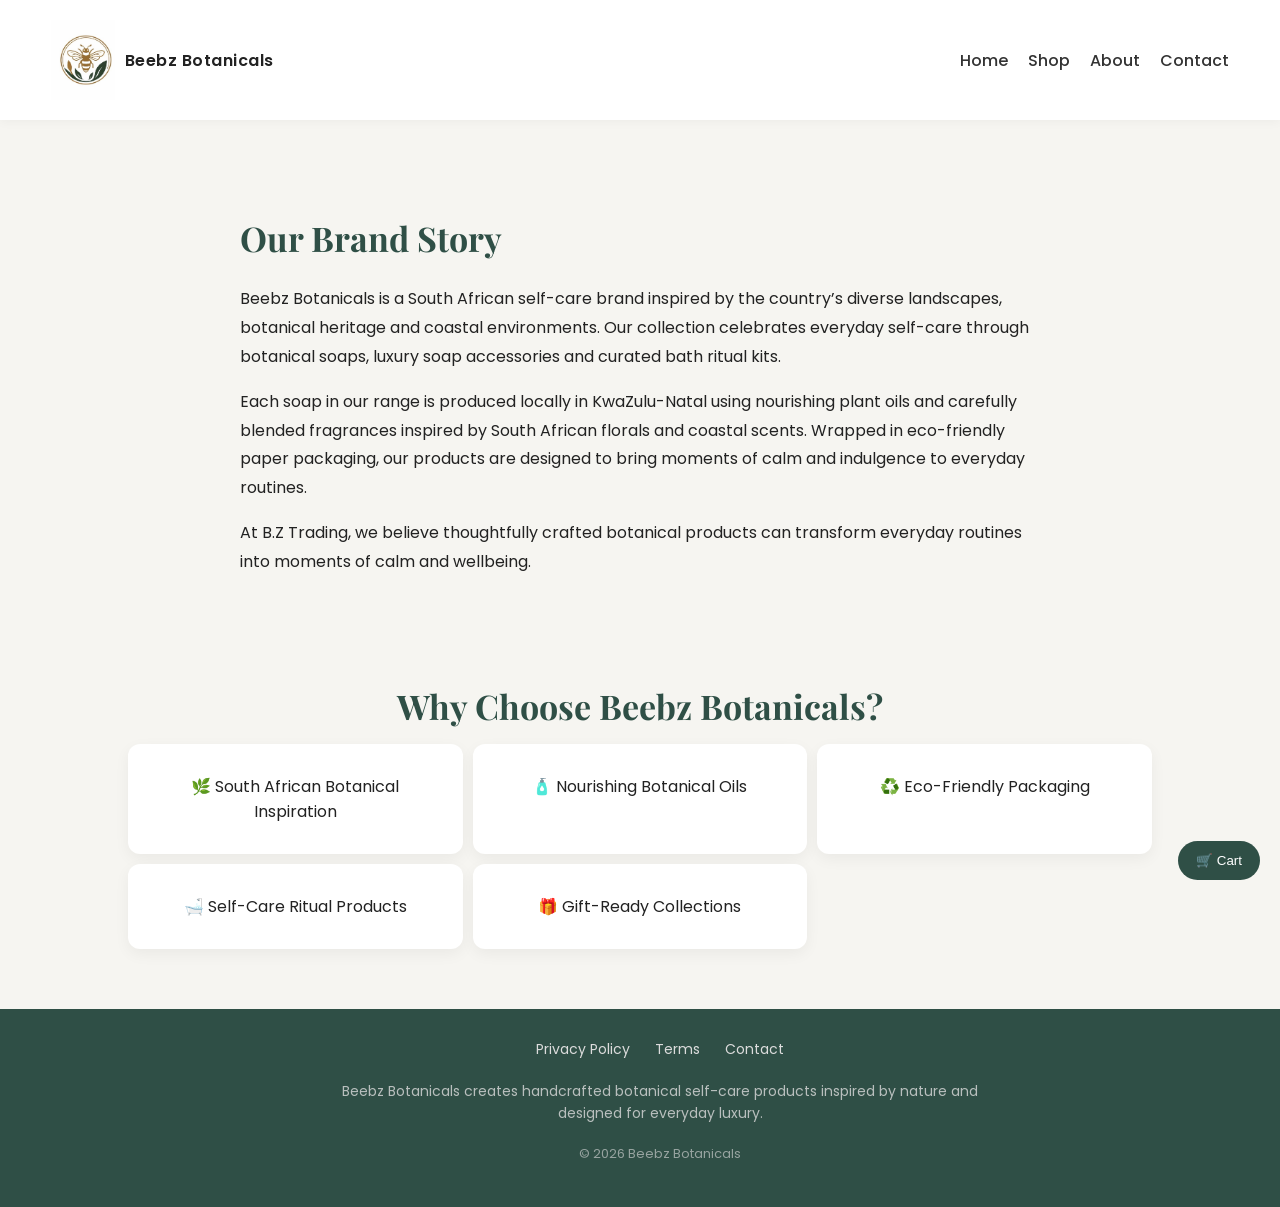
==== about.html @ 944782cb "Update about.html" ====
<!DOCTYPE html>
<html>
<head>
<link href="https://fonts.googleapis.com/css2?family=Playfair+Display:wght@500;700&family=Poppins:wght@300;400;500&display=swap" rel="stylesheet">
<meta charset="UTF-8">
<meta name="viewport" content="width=device-width, initial-scale=1.0">
<title>About</title>
<link rel="stylesheet" href="style.css">
</head>
<body>

<header class="header">
<div class="logo">
  <img src="./images/logo.jpeg" alt="Beebz Botanicals Logo">
  Beebz Botanicals
</div>
<nav class="nav">
<a href="./index.html">Home</a>
<a href="./shop.html">Shop</a>
<a href="./about.html">About</a>
<a href="./contact.html">Contact</a>
</nav>
</header>

<section class="section about-text">

<h2>Our Brand Story</h2>

<p>
Beebz Botanicals is a South African self-care brand inspired by the country’s diverse landscapes,
botanical heritage and coastal environments. Our collection celebrates everyday self-care through
botanical soaps, luxury soap accessories and curated bath ritual kits.
</p>

<p>
Each soap in our range is produced locally in KwaZulu-Natal using nourishing plant oils and
carefully blended fragrances inspired by South African florals and coastal scents.
Wrapped in eco-friendly paper packaging, our products are designed to bring moments of calm
and indulgence to everyday routines.
</p>

<p>
At B.Z Trading, we believe thoughtfully crafted botanical products can transform everyday
routines into moments of calm and wellbeing.
</p>

</section>

<section class="section">

<h2>Why Choose Beebz Botanicals?</h2>

<div class="features">

<div class="feature">🌿 South African Botanical Inspiration</div>
<div class="feature">🧴 Nourishing Botanical Oils</div>
<div class="feature">♻️ Eco-Friendly Packaging</div>
<div class="feature">🛁 Self-Care Ritual Products</div>
<div class="feature">🎁 Gift-Ready Collections</div>

</div>

</section>

<button class="cart-toggle" onclick="toggleCart()">🛒 Cart</button>

<div id="cart" class="cart">
<div class="cart-header">
<h2>Your Cart</h2>
<button onclick="closeCart()">✕</button>
</div>
<div id="cart-items"></div>
<h3 id="cart-total">Total: R0</h3>
<button onclick="goCheckout()" class="checkout-btn">Checkout</button>
</div>

<script src="./script.js"></script>
</body>
<footer class="footer">

 <div class="footer-links">
  <a href="./privacy.html">Privacy Policy</a>
  <a href="./terms.html">Terms</a>
  <a href="./contact.html">Contact</a>
</div>

  <p class="footer-text">
    Beebz Botanicals creates handcrafted botanical self-care products inspired by nature and designed for everyday luxury.
  </p>

  <p class="footer-copy">
    © 2026 Beebz Botanicals
  </p>

</footer>
</html>
---- style.css ----
body{
  margin:0;
  font-family:'Poppins',sans-serif;
  background:#f6f5f1;
  color:#222;
}

.header{
  display:flex;
  justify-content:space-between;
  align-items:center;
  padding:20px 4%;
  background:white;
  box-shadow:0 2px 10px rgba(0,0,0,0.04);
}

/* HEADER LOGO + TEXT */
.logo {
  display: flex;
  align-items: center;
  gap: 10px;
}

.logo img {
  height: 80px;
}

.logo {
  font-weight: 600;
  letter-spacing: 0.5px;
}

.nav{
  display:flex;
  gap:20px;
  flex-wrap:wrap;
}

.nav a{
  text-decoration:none;
  color:#333;
  font-weight:500;
}

.nav a:hover{
  color:#2f4f46;
}

/* ===== HERO ===== */

.hero{
  min-height: 75vh;
  background: url('./images/main-background-final.jpg') no-repeat center;
  background-size: cover;

  display: flex;
  justify-content: center;
  align-items: center;
  text-align: center;

  padding: 60px 20px;
  color: white;
}

.hero-content{
  max-width: 700px;
}

.hero-subtitle{
  font-size: 13px;
  letter-spacing: 3px;
  text-transform: uppercase;
  margin-bottom: 12px;
  opacity: 0.85;
}

.hero h1{
  font-family:'Playfair Display',serif;
  font-size: 50px;
  line-height: 1.2;
  margin-bottom: 20px;
  font-weight: 500;
}

.hero-description{
  font-size: 17px;
  line-height: 1.7;
  opacity: 0.9;
  margin-bottom: 30px;
}

.hero-subtitle{
  font-size: 13px;
  letter-spacing: 3px;
  text-transform: uppercase;
  margin-bottom: 12px;
  opacity: 0.85;
}

.hero h1{
  font-family:'Playfair Display',serif;
  font-size: 50px;
  line-height: 1.2;
  margin-bottom: 20px;
  font-weight: 500;
}

.hero-description{
  font-size: 17px;
  line-height: 1.7;
  opacity: 0.9;
  margin-bottom: 30px;
}
.hero::before{
  content:"";
  position:absolute;
  inset:0;
  background: rgba(47,79,70,0.25); /* VERY LIGHT */
  pointer-events:none;
}
.hero{
  position: relative;
}

.hero-content{
  position: relative;
  z-index: 2;
}
.btn{
  margin-top:20px;
  background:white;
  padding:12px 24px;
  border-radius:6px;
  text-decoration:none;
  color:#2f4f46;
  font-weight:600;
  display:inline-block;
}

.btn:hover{
  opacity:0.92;
}

.section{
  padding:60px 10%;
  text-align:center;
}

.section h2{
  font-family:'Playfair Display',serif;
  font-size:34px;
  color:#2f4f46;
  margin-bottom:10px;
}

.product-grid {
  display: grid;
  grid-template-columns: repeat(3, 1fr);
  gap: 20px;
}

@media (max-width: 900px) {
  .product-grid {
    grid-template-columns: repeat(2, 1fr);
  }
}

@media (max-width: 500px) {
  .product-grid {
    grid-template-columns: 1fr;
  }
}

.product{
  background:white;
  padding:20px;
  border-radius:12px;
  box-shadow:0 5px 15px rgba(0,0,0,0.05);
  transition:transform 0.2s ease, box-shadow 0.2s ease;
}

.product:hover{
  transform:translateY(-4px);
  box-shadow:0 10px 22px rgba(0,0,0,0.08);
}

.product img{
  width:100%;
  height:250px;
  object-fit:cover;
  border-radius:8px;
}

.product h3{
  font-family:'Playfair Display',serif;
  font-size:22px;
  margin:16px 0 8px;
  color:#2f4f46;
}

.price{
  font-weight:bold;
  margin-bottom:14px;
  font-size:18px;
}

.product button{
  background:#2f4f46;
  color:white;
  border:none;
  padding:10px 16px;
  border-radius:30px;
  cursor:pointer;
  font-weight:500;
}

.product button:hover{
  opacity:0.92;
}

.about-text{
  max-width:800px;
  margin:auto;
  text-align:left;
  line-height:1.8;
}

.features{
  display:grid;
  grid-template-columns:repeat(auto-fit,minmax(260px,1fr));
  gap:25px;
  margin-top:30px;
}

.feature{
  background:white;
  padding:30px;
  border-radius:12px;
  font-size:16px;
  box-shadow:0 5px 15px rgba(0,0,0,0.05);
}

.contact-box{
  background:white;
  padding:30px;
  border-radius:10px;
  max-width:400px;
  margin:auto;
  box-shadow:0 5px 15px rgba(0,0,0,0.05);
}

.cart{
  position:fixed;
  right:-370px;
  top:0;
  width:350px;
  height:100%;
  background:white;
  padding:20px;
  transition:0.3s;
  box-shadow:-4px 0 20px rgba(0,0,0,0.12);
  overflow-y:auto;
  z-index:999;
}

.cart.open{
  right:0;
}

.cart-header{
  display:flex;
  justify-content:space-between;
  align-items:center;
  margin-bottom:20px;
}

.cart-header button{
  background:none;
  border:none;
  font-size:20px;
  cursor:pointer;
}

.cart-item{
  display:flex;
  gap:12px;
  align-items:center;
  margin-bottom:18px;
  padding-bottom:14px;
  border-bottom:1px solid #eee;
}

.cart-item img{
  width:58px;
  height:58px;
  object-fit:cover;
  border-radius:8px;
}

.cart-item-details{
  flex:1;
  text-align:left;
}

.cart-item-details h3{
  margin:0 0 4px;
  font-size:15px;
  font-family:'Poppins',sans-serif;
  color:#2f4f46;
}

.cart-item-details p{
  margin:0;
  font-size:14px;
}

.cart-qty{
  font-size:13px;
  color:#666;
  margin-top:4px;
}

.remove-btn{
  background:none;
  border:none;
  color:#9b4d4d;
  cursor:pointer;
  font-size:13px;
  padding:0;
  margin-top:6px;
}

.cart-toggle{
  position:fixed;
  bottom:20px;
  right:20px;
  background:#2f4f46;
  color:white;
  padding:12px 18px;
  border:none;
  border-radius:30px;
  cursor:pointer;
  z-index:1000;
}

.checkout-btn{
  margin-top:20px;
  padding:12px 16px;
  background:#2f4f46;
  color:white;
  border:none;
  width:100%;
  border-radius:8px;
  cursor:pointer;
  font-weight:600;
}
.cart {
  position: fixed;
  top: 0;
  right: -350px; /* hidden */
  width: 350px;
  height: 100%;
  background: white;
  box-shadow: -2px 0 10px rgba(0,0,0,0.1);
  padding: 20px;
  transition: 0.3s ease;
  z-index: 1000;
}

.cart.open{
  right:0;
}
.shop-controls{
  display:flex;
  flex-direction:column;
  align-items:center;
  gap:20px;
  margin-bottom:30px;
}

#searchInput{
  width:320px;
  max-width:100%;
  padding:12px;
  border-radius:30px;
  border:1px solid #ddd;
  font-size:16px;
}

.shop-filters{
  display:flex;
  justify-content:center;
  gap:12px;
  margin-bottom:10px;
  flex-wrap:wrap;
}

.shop-filters button{
  background:white;
  border:1px solid #ddd;
  padding:10px 18px;
  border-radius:30px;
  cursor:pointer;
}

.shop-filters button:hover{
  background:#2f4f46;
  color:white;
}

.footer{
  text-align:center;
  padding:24px 20px;
  color:#666;
}

@media (max-width:768px){
  .header{
    flex-direction:column;
    gap:14px;
    padding:18px 6%;
  }

  .hero h1{
    font-size:34px;
  }

  .hero p{
    font-size:16px;
  }

  .section{
    padding:50px 6%;
  }

  .cart{
    width:100%;
    right:-100%;
  }

  .cart.open{
    right:0;
  }
}
.footer {
  background: #2f4f46;
  color: #dcdcdc;
  text-align: center;
  padding: 40px 20px;
  margin-top: 80px;
}

/* Links (top row) */
.footer-links {
  display: flex;
  justify-content: center;
  gap: 25px;
  margin-bottom: 20px;
  flex-wrap: wrap;
}

.footer-links a {
  color: #dcdcdc;
  text-decoration: none;
  font-size: 14px;
  transition: 0.2s;
}

.footer-links a:hover {
  color: white;
}

/* Middle text */
.footer-text {
  max-width: 700px;
  margin: 0 auto 20px;
  font-size: 14px;
  opacity: 0.8;
  line-height: 1.6;
}

/* Bottom copyright */
.footer-copy {
  font-size: 13px;
  opacity: 0.6;
}

.product a {
  text-decoration: none;
  color: inherit;
}
.features {
  display: grid;
  gap: 10px;
  margin-top: 15px;
}

.features p {
  font-size: 15px;
  opacity: 0.9;
}

.trust-badges {
  margin-bottom: 20px;
}
/* BEST SELLERS (HOMEPAGE ONLY) */
.section .product-grid {
  display: grid;
  grid-template-columns: repeat(auto-fit, minmax(220px, 1fr));
  gap: 20px;
}

/* BEST SELLERS ONLY (SAFE) */
.section:nth-of-type(3) .product-card img {
  width: 100%;
  height: 220px;
  object-fit: cover;
  border-radius: 10px;
}

.trust-badges p {
  font-size: 14px;
  opacity: 0.8;
}

.section:nth-of-type(3) .product-card {
  display: flex;
  flex-direction: column;
  justify-content: space-between;
}

/* FORCE 3 PRODUCTS PER ROW (SHOP ONLY) */
#shop-products.product-grid {
  grid-template-columns: repeat(3, 1fr) !important;
}

@media (max-width: 900px) {
  #shop-products.product-grid {
    grid-template-columns: repeat(2, 1fr) !important;
  }
}

@media (max-width: 500px) {
  #shop-products.product-grid {
    grid-template-columns: 1fr !important;
  }
}
/* CART SIDEBAR (PREMIUM) */
.cart {
  position: fixed;
  top: 0;
  right: -400px;
  width: 320px;
  height: 100%;
  background: white;
  box-shadow: -5px 0 20px rgba(0,0,0,0.1);
  padding: 20px;
  transition: right 0.3s ease;
  z-index: 1000;
  overflow-y: auto;
}

.cart.open {
  right: 0;
}

/* OVERLAY */
.cart-overlay {
  position: fixed;
  top: 0;
  left: 0;
  width: 100%;
  height: 100%;
  background: rgba(0,0,0,0.4);
  opacity: 0;
  pointer-events: none;
  transition: opacity 0.3s ease;
  z-index: 999;
}

.cart-overlay.active {
  opacity: 1;
  pointer-events: all;
}

/* CART HEADER */
.cart-header {
  display: flex;
  justify-content: space-between;
  align-items: center;
}

/* CART ITEMS */
.cart-item {
  display: flex;
  gap: 10px;
  margin: 15px 0;
}

.cart-item img {
  width: 60px;
  height: 60px;
  object-fit: cover;
  border-radius: 8px;
}

/* REMOVE BUTTON */
.remove-btn {
  margin-top: 5px;
  padding: 5px 10px;
  border: none;
  background: #ddd;
  border-radius: 20px;
  cursor: pointer;
}

/* CHECKOUT BUTTON */
.checkout-btn {
  width: 100%;
  padding: 12px;
  background: #2f4f46;
  color: white;
  border: none;
  border-radius: 30px;
  margin-top: 20px;
  cursor: pointer;
}

.cart-controls {
  display: flex;
  align-items: center;
  gap: 8px;
  margin: 8px 0;
}

.cart-controls button {
  padding: 4px 10px;
  border: none;
  background: #eee;
  border-radius: 6px;
  cursor: pointer;
}

.product-card {
  transition: transform 0.2s ease, box-shadow 0.2s ease;
}

.product-card:hover {
  transform: translateY(-5px);
  box-shadow: 0 10px 25px rgba(0,0,0,0.1);
}

.cart-controls span {
  min-width: 20px;
  text-align: center;
}

.return-btn {
  display: inline-block;
  margin-top: 15px;
  text-decoration: none;
  color: #2f4f46;
  font-size: 14px;
}

.return-btn:hover {
  text-decoration: underline;
}

.return-btn {
  display: inline-block;
  margin-top: 15px;
  padding: 8px 16px;
  border-radius: 20px;
  background: #f5f5f5;
}

/* LUXURY POLISH */
.btn,
.checkout-btn,
.cart-toggle,
.cart-controls button,
.remove-btn {
  transition: transform 0.2s ease, box-shadow 0.2s ease, opacity 0.2s ease;
}

.btn:hover,
.checkout-btn:hover,
.cart-toggle:hover,
.cart-controls button:hover,
.remove-btn:hover {
  transform: translateY(-2px);
  box-shadow: 0 8px 18px rgba(0,0,0,0.08);
}

.product,
.product-card {
  transition: transform 0.25s ease, box-shadow 0.25s ease;
}


/* BADGES */
.badge {
  display: inline-block;
  margin-bottom: 10px;
  padding: 6px 12px;
  border-radius: 20px;
  background: #f3eee8;
  color: #2f4f46;
  font-size: 12px;
  font-weight: 500;
}

.badge-row {
  display: flex;
  gap: 8px;
  flex-wrap: wrap;
  margin-bottom: 10px;
}

/* CHECKOUT PAYMENT */
.payment-box {
  max-width: 500px;
  margin: 25px auto 0;
  padding: 20px;
  border: 1px solid #eee;
  border-radius: 16px;
  background: #fff;
  box-shadow: 0 10px 24px rgba(0,0,0,0.04);
  text-align: left;
}

.payment-box h3 {
  margin-top: 0;
  margin-bottom: 15px;
}

.checkout-input {
  width: 100%;
  padding: 12px 14px;
  margin-bottom: 12px;
  border: 1px solid #ddd;
  border-radius: 12px;
  font-family: inherit;
  box-sizing: border-box;
}

.checkout-row {
  display: grid;
  grid-template-columns: 1fr 1fr;
  gap: 12px;
}

/* PROCESSING OVERLAY */
.processing-overlay {
  position: fixed;
  inset: 0;
  background: rgba(0,0,0,0.35);
  display: none;
  align-items: center;
  justify-content: center;
  z-index: 2000;
}

.processing-overlay.active {
  display: flex;
}

.processing-box {
  background: #fff;
  padding: 30px 35px;
  border-radius: 18px;
  text-align: center;
  box-shadow: 0 18px 40px rgba(0,0,0,0.12);
}

.loader {
  width: 42px;
  height: 42px;
  margin: 0 auto 14px;
  border: 4px solid #e9e9e9;
  border-top: 4px solid #2f4f46;
  border-radius: 50%;
  animation: spin 0.9s linear infinite;
}

@keyframes spin {
  to {
    transform: rotate(360deg);
  }
}

/* CONFIRMATION PAGE */
.confirmation-page {
  min-height: 60vh;
  display: flex;
  align-items: center;
  justify-content: center;
}

.confirmation-card {
  max-width: 600px;
  margin: auto;
  text-align: center;
  padding: 40px 30px;
  border-radius: 20px;
  background: #fff;
  box-shadow: 0 16px 36px rgba(0,0,0,0.08);
}

.confirmation-icon {
  font-size: 42px;
  margin-bottom: 12px;
}

.confirmation-actions {
  display: flex;
  gap: 12px;
  justify-content: center;
  flex-wrap: wrap;
  margin-top: 24px;
}

/* ===== BEST SELLERS FIX ===== */

/* Ensure proper grid layout */
.section:nth-of-type(3) .product-grid {
  display: grid;
  grid-template-columns: repeat(3, 1fr);
  gap: 25px;
}

/* Fix each card */
.section:nth-of-type(3) .product-card {
  display: flex;
  flex-direction: column;
  align-items: center;
  text-align: center;
}

/* Fix image sizing (THIS is the key fix) */
.section:nth-of-type(3) .product-card img {
  width: 100%;
  max-width: 250px;
  height: 250px;
  object-fit: cover;
  border-radius: 12px;
}

/* Prevent overflow issues */
.section:nth-of-type(3) .product-card * {
  max-width: 100%;
}

@media (max-width: 900px) {
  .section:nth-of-type(3) .product-grid {
    grid-template-columns: repeat(2, 1fr);
  }
}

@media (max-width: 500px) {
  .section:nth-of-type(3) .product-grid {
    grid-template-columns: 1fr;
  }
}

/* FIX IMAGE ZOOM ISSUE (BEST SELLERS) */

/* Prevent image from scaling weirdly */
.product-card img {
  width: 100%;
  height: 220px;
  object-fit: cover;
  border-radius: 12px;
  display: block;
}

/* Ensure card contains everything */
.product-card {
  overflow: hidden;
}

/* KEEP hover effect ONLY on card, not image */
.product-card:hover {
  transform: translateY(-5px);
}

/* Prevent any inherited image scaling */
.product-card img:hover {
  transform: none !important;
}

/* CENTER BADGES UNDER IMAGE */
.product-card .badge-row {
  justify-content: center;
  text-align: center;
}

.product-card .badge {
  text-align: center;
}

/* FIX PRODUCT CARD LAYOUT */
.product-card {
  display: flex;
  flex-direction: column;
  justify-content: space-between;
  height: 100%;
}

/* CONTENT AREA */
.product-card p {
  flex-grow: 1;
}

/* BUTTON SPACING */
.product-card .btn {
  margin-top: 10px;
}

.product-card h3 {
  margin-top: 10px;
}

.product-card p {
  margin-bottom: 10px;
}
/* ===== BEST SELLERS TILE HEIGHT + SPACING FIX ===== */

/* Make cards taller */
.section:nth-of-type(3) .product-card {
  min-height: 420px; /* increase height */
  padding: 20px;     /* adds space inside the tile */
  box-sizing: border-box;
}

/* Add breathing room between elements */
.section:nth-of-type(3) .product-card h3 {
  margin-top: 12px;
}

.section:nth-of-type(3) .product-card p {
  margin: 10px 0 15px;
}

/* Keep buttons slightly higher and consistent */
.section:nth-of-type(3) .product-card .btn {
  margin-top: auto;
}

/* ===== FORCE BEST SELLERS TILE FIX ===== */

/* Target ONLY best sellers (homepage) */
.section .product-grid .product-card {
  min-height: 480px !important;
  padding: 25px !important;
  display: flex !important;
  flex-direction: column !important;
  justify-content: space-between !important;
  box-sizing: border-box !important;
}

/* Add breathing room inside */
.section .product-grid .product-card h3 {
  margin-top: 15px !important;
}

.section .product-grid .product-card p {
  margin: 12px 0 18px !important;
}

/* Push buttons to bottom cleanly */
.section .product-grid .product-card .btn {
  margin-top: auto !important;
}

.product-card {
  border-radius: 16px;
}

/* ===== RITUAL TILES (PREMIUM) ===== */

.ritual-grid {
  display: grid;
  grid-template-columns: repeat(4, 1fr);
  gap: 25px;
  margin-top: 30px;
}

/* TILE STYLE */
.ritual-item {
  background: #fff;
  padding: 25px 20px;
  border-radius: 16px;
  text-align: center;
  box-shadow: 0 10px 25px rgba(0,0,0,0.05);
  transition: transform 0.25s ease, box-shadow 0.25s ease;
}

/* HOVER EFFECT */
.ritual-item:hover {
  transform: translateY(-6px);
  box-shadow: 0 16px 35px rgba(0,0,0,0.08);
}

/* ICON */
.ritual-icon {
  font-size: 30px;
  display: block;
  margin-bottom: 12px;
}

/* TITLE */
.ritual-item h3 {
  margin-bottom: 10px;
  font-size: 18px;
}

/* TEXT */
.ritual-item p {
  font-size: 14px;
  opacity: 0.8;
  line-height: 1.5;
}

/* RESPONSIVE */
@media (max-width: 900px) {
  .ritual-grid {
    grid-template-columns: repeat(2, 1fr);
  }
}

@media (max-width: 500px) {
  .ritual-grid {
    grid-template-columns: 1fr;
  }
}

/* ===== FIX FOOTER FULL WIDTH ===== */

.footer {
  width: 100%;
  max-width: 100% !important;
  margin: 0 !important;
  border-radius: 0 !important;
  box-shadow: none !important;
}
/* ===== STICK FOOTER TO BOTTOM ===== */

html, body {
  height: 100%;
}

body {
  display: flex;
  flex-direction: column;
}

main, .section {
  flex: 1;
}
/* Remove any container restriction */
footer.footer {
  padding: 30px 20px;
}
.main-content {
  flex: 1;
}

/* REDUCE SPACE ABOVE BEST SELLERS */
.section + .section h2 {
  margin-top: -30px;
}

/* SPACE BETWEEN BUTTONS IN PRODUCT CARDS */
.product-card .btn {
  margin-top: 10px;
}

/* extra spacing specifically between stacked buttons */
.product-card .btn + .btn {
  margin-top: 12px;
}
.product-card .btn + .btn {
  margin-top: 16px;
}

/* FORCE HERO TEXT TO WHITE */
.hero,
.hero h1,
.hero p,
.hero-subtitle,
.hero-description {
  color: #ffffff !important;
}

/* FORCE HERO TEXT TO WHITE */
.hero,
.hero h1,
.hero p,
.hero-subtitle,
.hero-description {
  color: #ffffff !important;
}
/* FORCE HERO TEXT TO WHITE */
.hero,
.hero h1,
.hero p,
.hero-subtitle,
.hero-description {
  color: #ffffff !important;
}
.hero-btn {
  background: transparent;
  border: 1.5px solid white;
  color: white;
}

.hero-btn:hover {
  background: white;
  color: #2f4f46;
}

/* ===== HERO BUTTON WITH ARROW ===== */

.hero-btn {
  background: #ffffff;
  color: #2f4f46;
  padding: 14px 28px;
  border-radius: 30px;
  font-weight: 600;
  letter-spacing: 0.5px;
  border: none;
  display: inline-flex;
  align-items: center;
  gap: 8px;
  transition: all 0.25s ease;
  box-shadow: 0 6px 20px rgba(255,255,255,0.15);
}

/* ARROW */
.hero-btn .arrow {
  display: inline-block;
  transition: transform 0.25s ease;
}

/* HOVER EFFECT */
.hero-btn:hover {
  transform: translateY(-3px);
  box-shadow: 0 10px 25px rgba(0,0,0,0.15);
}

/* ARROW MOVEMENT */
.hero-btn:hover .arrow {
  transform: translateX(5px);
}

/* CLICK */
.hero-btn:active {
  transform: translateY(0);
}
.hero-btn {
  transition: all 0.3s cubic-bezier(0.22, 1, 0.36, 1);
}

/* SMOOTH SCROLL */
html {
  scroll-behavior: smooth;
}

/* FADE-IN ANIMATION */
.fade-in {
  opacity: 0;
  transform: translateY(30px);
  transition: all 0.8s ease;
}

.fade-in.show {
  opacity: 1;
  transform: translateY(0);
}
/* PRODUCT CARD PREMIUM EFFECT */
.product-card {
  background: #fff;
  border-radius: 16px;
  padding: 20px;
  transition: transform 0.3s ease, box-shadow 0.3s ease;
}

/* HOVER LIFT */
.product-card:hover {
  transform: translateY(-8px);
  box-shadow: 0 18px 40px rgba(0,0,0,0.08);
}

/* IMAGE ZOOM (CONTROLLED) */
.product-card img {
  transition: transform 0.4s ease;
}

.product-card:hover img {
  transform: scale(1.05);
}
/* GLOBAL BUTTON POLISH */
.btn {
  transition: all 0.25s ease;
}

.btn:hover {
  transform: translateY(-2px);
}
/* GLOBAL BUTTON POLISH */
.btn {
  transition: all 0.25s ease;
}

.btn:hover {
  transform: translateY(-2px);
}
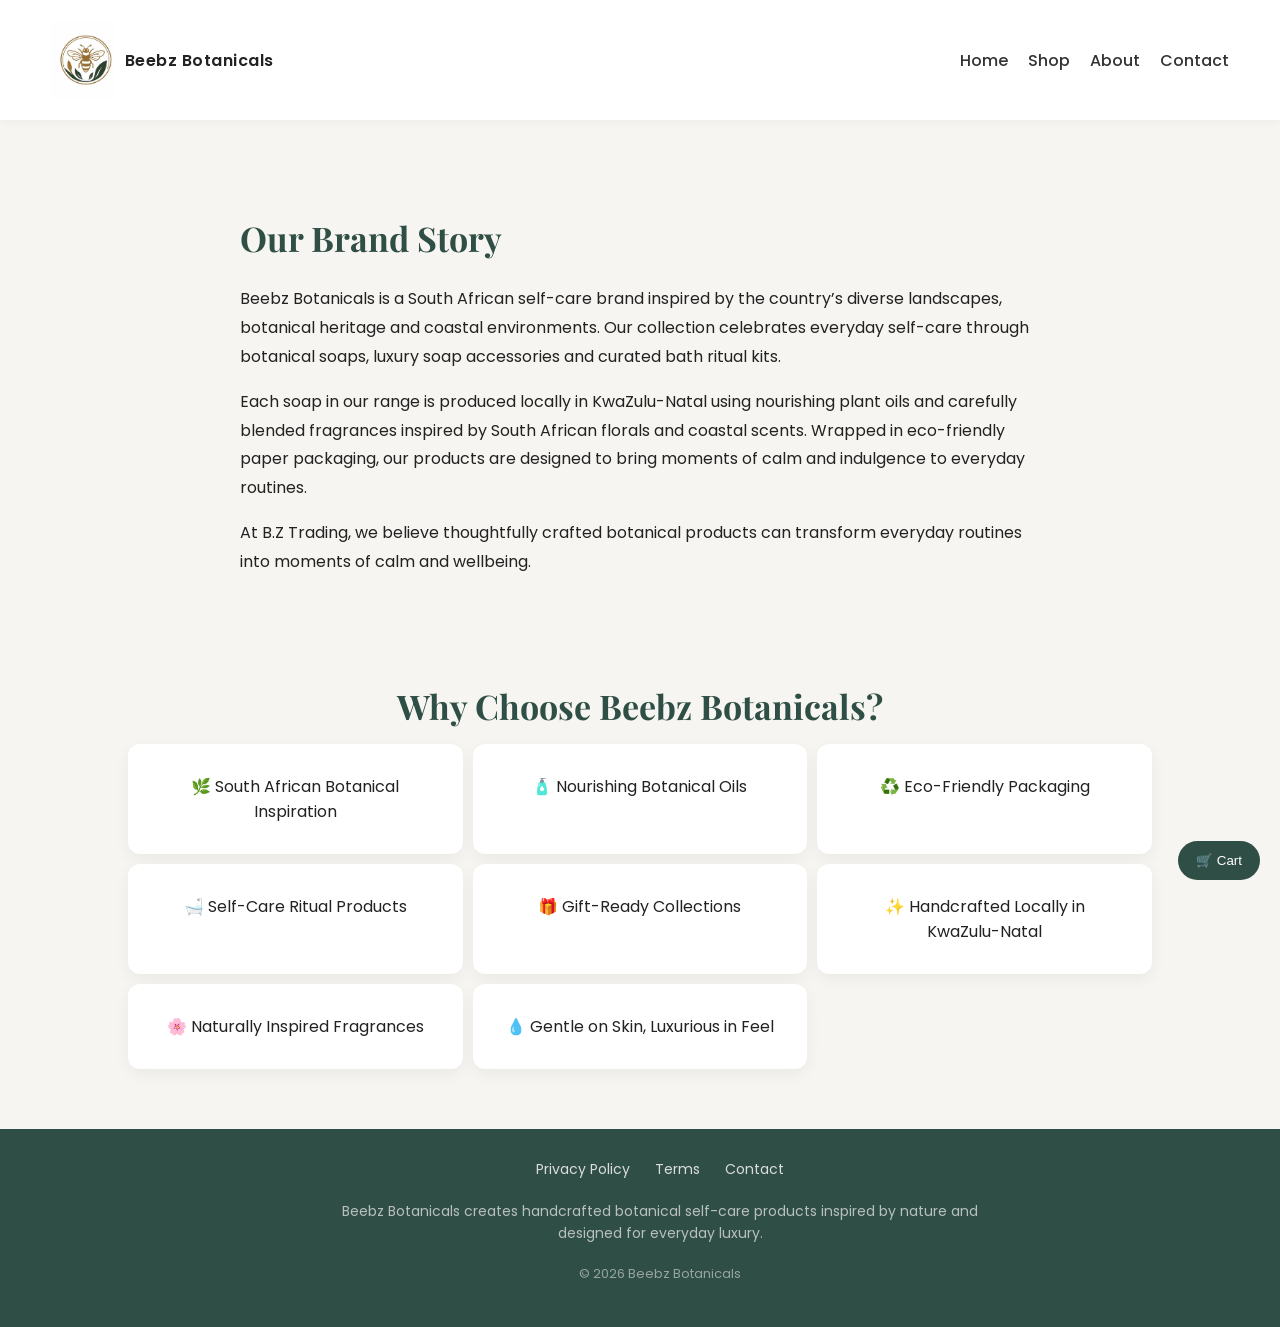
==== commit e13d37a7: "Update about.html" ====
--- a/about.html
+++ b/about.html
@@ -57,6 +57,9 @@
 <div class="feature">♻️ Eco-Friendly Packaging</div>
 <div class="feature">🛁 Self-Care Ritual Products</div>
 <div class="feature">🎁 Gift-Ready Collections</div>
+<div class="feature">✨ Handcrafted Locally in KwaZulu-Natal</div>
+<div class="feature">🌸 Naturally Inspired Fragrances</div>
+<div class="feature">💧 Gentle on Skin, Luxurious in Feel</div>
 
 </div>
 
--- a/style.css
+++ b/style.css
@@ -49,16 +49,16 @@
 /* ===== HERO ===== */
 
 .hero{
-  min-height: 75vh;
+  min-height: auto;
   background: url('./images/main-background-final.jpg') no-repeat center;
   background-size: cover;
 
   display: flex;
   justify-content: center;
-  align-items: center;
+  align-items: flex-start;
   text-align: center;
 
-  padding: 60px 20px;
+  padding: 10px 20px 20px; /* 🔥 reduced top + bottom */
   color: white;
 }
 
@@ -97,18 +97,12 @@
   opacity: 0.85;
 }
 
-.hero h1{
-  font-family:'Playfair Display',serif;
-  font-size: 50px;
-  line-height: 1.2;
-  margin-bottom: 20px;
-  font-weight: 500;
-}
 
 .hero-description{
   font-size: 17px;
   line-height: 1.7;
   opacity: 0.9;
+  margin-top:10px !important;
   margin-bottom: 30px;
 }
 .hero::before{
@@ -126,8 +120,30 @@
   position: relative;
   z-index: 2;
 }
+
+.hero-logo{
+  height:80px !important;
+  max-width:90%;
+}
+
+.hero h1{
+  margin:0 !important;
+  line-height:1;     /* 🔥 was 1.2 — this removes hidden space */
+}
+
+.hero-content{
+  display:flex;
+  flex-direction:column;
+  align-items:center;
+  gap:2px;   /* 🔥 super tight */
+}
+
+.hero-description{
+  margin:5px 0 10px !important; /* 🔥 tighter */
+}
+
 .btn{
-  margin-top:20px;
+  margin-top:10px !important;
   background:white;
   padding:12px 24px;
   border-radius:6px;
@@ -1218,5 +1234,83 @@
   transform: translateY(-2px);
 }
 
-
-
+/* ===== FORCE HERO TO BE TIGHT (FINAL FIX) ===== */
+
+/* ===== FINAL HERO FIX (BALANCED TOP & BOTTOM) ===== */
+
+.hero{
+  min-height: 60vh !important;
+  padding: 50px 20px !important;
+  display: flex;
+  justify-content: center;
+  align-items: center !important;
+}
+
+.hero-content{
+  display: flex;
+  flex-direction: column;
+  align-items: center;
+  gap: 20px !important;
+  margin: 0 !important;
+  padding: 0 !important;
+}
+
+.hero-logo{
+  height: 80px !important;
+  margin: 0 !important;
+  margin-bottom: 30px !important;
+  display: block;
+}
+
+.hero h1{
+  margin: 0 !important;
+  line-height: 1.05 !important;
+  margin-bottom: 30px !important;
+}
+
+.hero-description{
+  margin: 8px 0 12px !important;
+  margin-bottom: 30px !important;
+}
+
+.hero .btn{
+  margin-top: 20px !important;
+  margin-bottom: 10px !important;
+}
+
+.ingredients{
+  font-size:14px;
+  opacity:0.8;
+  margin-top:10px;
+  line-height:1.6;
+}
+
+.product a{
+  text-decoration:none;
+  color:inherit;
+}
+
+.back-link{
+  display:block;
+  margin-bottom:20px;
+  text-align:left;
+  color:#2f4f46;
+  font-weight:500;
+  text-decoration:none;
+}
+
+.qty-box{
+  display:flex;
+  align-items:center;
+  gap:10px;
+}
+
+.qty-box button{
+  border:none;
+  background:#eee;
+  padding:6px 12px;
+  border-radius:6px;
+  cursor:pointer;
+}
+
+
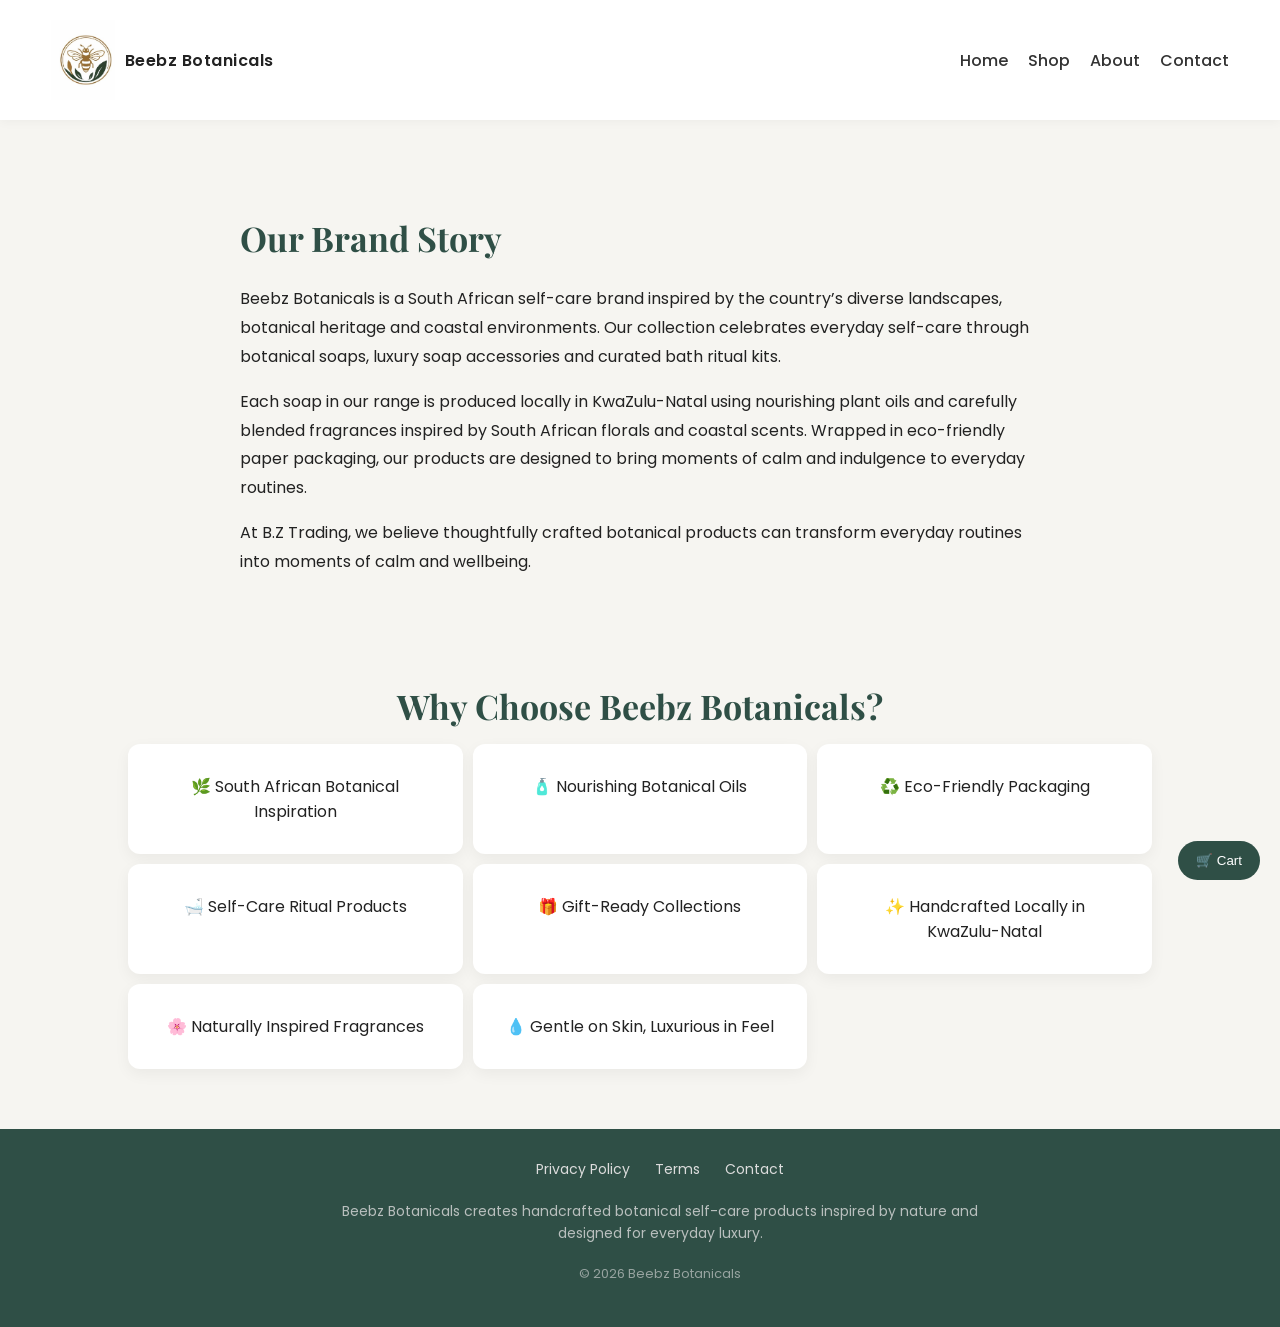
==== commit 297810a5: "Update about.html" ====
--- a/about.html
+++ b/about.html
@@ -1,6 +1,7 @@
 <!DOCTYPE html>
 <html>
 <head>
+  <link rel="icon" type="image/png" href="./images/favicon.png">
 <link href="https://fonts.googleapis.com/css2?family=Playfair+Display:wght@500;700&family=Poppins:wght@300;400;500&display=swap" rel="stylesheet">
 <meta charset="UTF-8">
 <meta name="viewport" content="width=device-width, initial-scale=1.0">
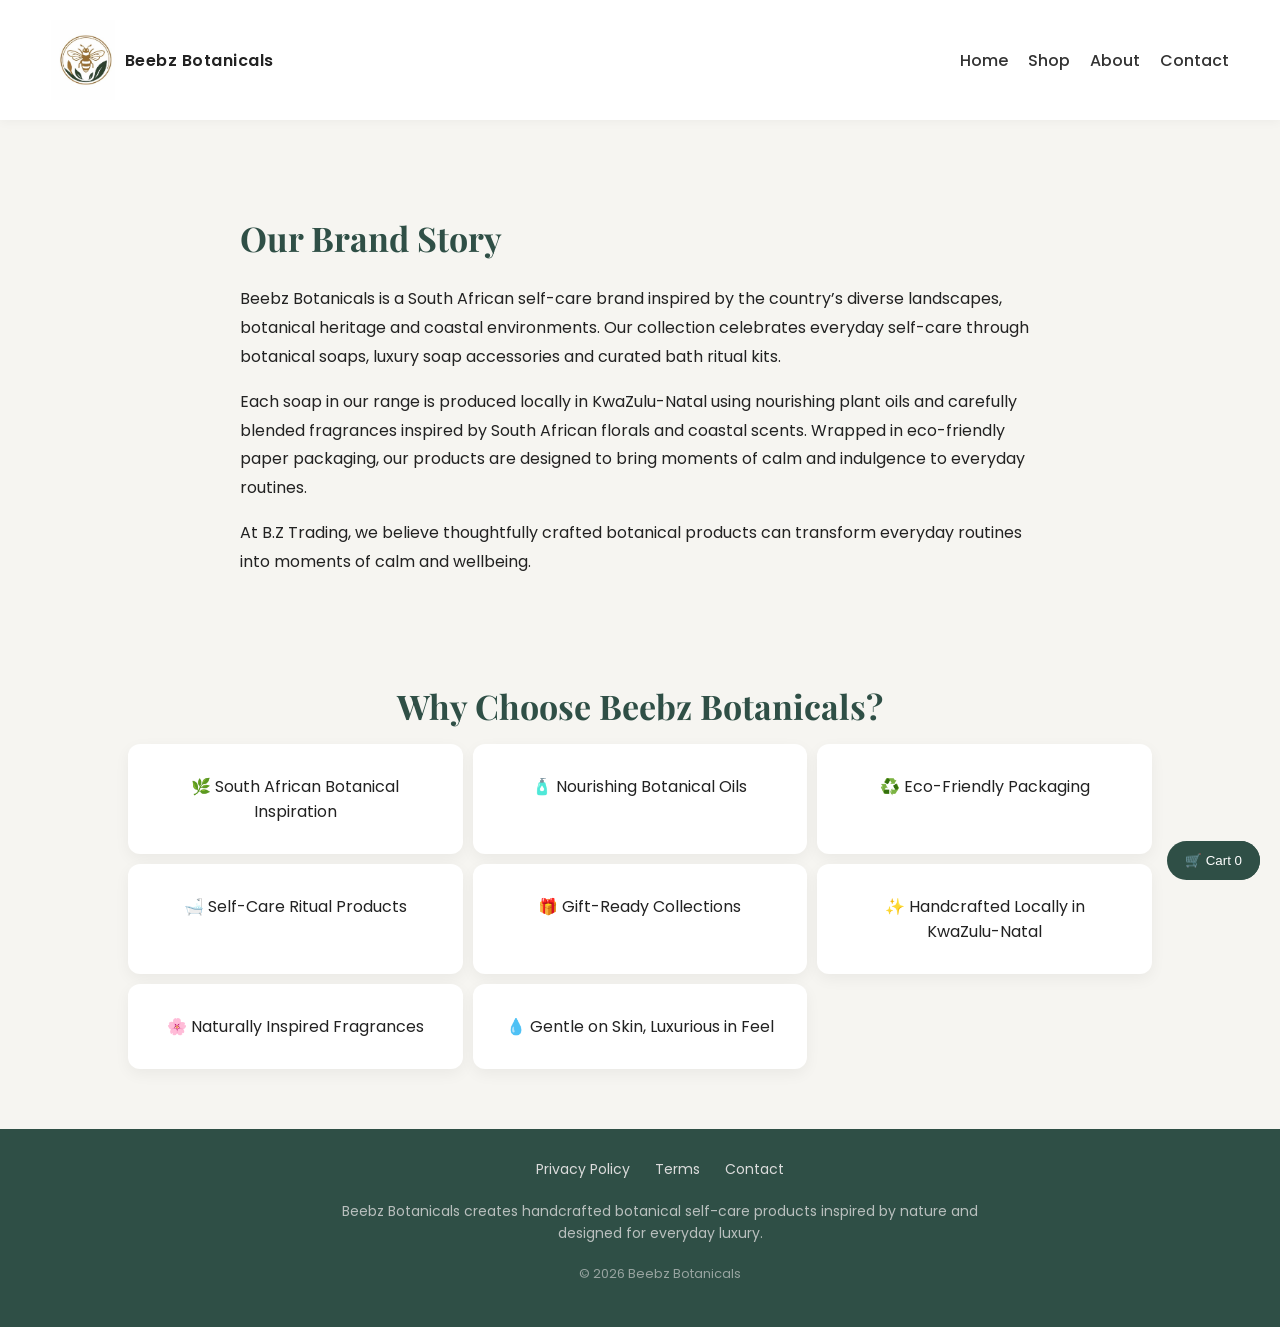
==== commit 5c6a16ad: "Update about.html" ====
--- a/about.html
+++ b/about.html
@@ -67,6 +67,9 @@
 </section>
 
 <button class="cart-toggle" onclick="toggleCart()">🛒 Cart</button>
+  <button class="cart-toggle" onclick="toggleCart()">
+  🛒 Cart <span id="cart-count">0</span>
+</button>
 
 <div id="cart" class="cart">
 <div class="cart-header">
--- a/style.css
+++ b/style.css
@@ -1186,11 +1186,9 @@
 
 /* FADE-IN ANIMATION */
 .fade-in {
-  opacity: 0;
-  transform: translateY(30px);
-  transition: all 0.8s ease;
-}
-
+  opacity: 1;
+  transform: none;
+}
 .fade-in.show {
   opacity: 1;
   transform: translateY(0);
@@ -1312,5 +1310,172 @@
   border-radius:6px;
   cursor:pointer;
 }
-
-
+.product-gallery {
+  display: flex;
+  flex-direction: column;
+  gap: 15px;
+}
+
+#main-product-image {
+  width: 100%;
+  max-width: 400px;
+  border-radius: 10px;
+}
+
+.thumbnails {
+  display: flex;
+  gap: 10px;
+}
+
+.thumbnail {
+  width: 70px;
+  height: 70px;
+  object-fit: cover;
+  cursor: pointer;
+  border-radius: 6px;
+  transition: 0.3s;
+}
+
+.thumbnail:hover {
+  opacity: 0.7;
+  transform: scale(1.05);
+}
+
+.back-btn {
+  display: inline-block;
+  margin: 20px 0 10px 0;
+  padding: 10px 18px;
+  border-radius: 8px;
+  background-color: #f5f1ec;
+  color: #333;
+  text-decoration: none;
+  font-size: 14px;
+  font-weight: 500;
+  transition: all 0.2s ease;
+}
+
+.back-btn:hover {
+  background-color: #e8dcd1;
+  transform: translateX(-2px);
+}
+
+.quantity-wrapper {
+  display: flex;
+  align-items: center;
+  gap: 12px;
+  margin-bottom: 20px;
+}
+
+.quantity-wrapper button {
+  width: 32px;
+  height: 32px;
+  border: none;
+  border-radius: 6px;
+  background: #e8dcd1;
+  font-size: 18px;
+  cursor: pointer;
+}
+
+#quantity-value {
+  font-size: 16px;
+  font-weight: 500;
+  min-width: 20px;
+  text-align: center;
+}
+
+.quantity-wrapper button:hover {
+  background: #d8c8bb;
+}
+
+.add-to-cart-btn {
+  padding: 14px 28px;
+  border: none;
+  border-radius: 10px;
+  background: linear-gradient(135deg, #e8dcd1, #d8c8bb);
+  color: #333;
+  font-size: 16px;
+  font-weight: 600;
+  cursor: pointer;
+  transition: all 0.25s ease;
+  box-shadow: 0 4px 12px rgba(0,0,0,0.08);
+}
+
+/* hover effect */
+.add-to-cart-btn:hover {
+  transform: translateY(-2px);
+  box-shadow: 0 6px 18px rgba(0,0,0,0.12);
+  background: linear-gradient(135deg, #e2d4c7, #cfbfb2);
+}
+
+/* click effect */
+.add-to-cart-btn:active {
+  transform: scale(0.98);
+}
+
+.product-layout {
+  display: grid;
+  grid-template-columns: 1fr 1fr;
+  gap: 50px;
+  margin-top: 20px;
+  align-items: start;
+}
+
+.product-info {
+  display: flex;
+  flex-direction: column;
+  gap: 16px;
+}
+
+/* tighten spacing */
+.product-info h1 {
+  margin-bottom: 5px;
+}
+
+.product-info p {
+  margin: 0;
+  line-height: 1.6;
+}
+
+/* push button up slightly */
+.product-actions {
+  margin-top: 10px;
+}
+
+.product-layout img {
+  max-height: 500px;
+  object-fit: cover;
+}
+
+.recommended-section {
+  margin-top: 60px;
+}
+
+.recommended-section h2 {
+  font-size: 24px;
+  margin-bottom: 20px;
+}
+
+/* Recommended products responsive layout */
+.recommended-section .product-grid {
+  display: grid;
+  grid-template-columns: repeat(3, 1fr);
+  gap: 20px;
+}
+
+/* Tablet */
+@media (max-width: 900px) {
+  .recommended-section .product-grid {
+    grid-template-columns: repeat(2, 1fr);
+  }
+}
+
+/* Mobile */
+@media (max-width: 500px) {
+  .recommended-section .product-grid {
+    grid-template-columns: 1fr;
+  }
+}
+
+.recommended-section {
+  margin-top: 70px;
+}
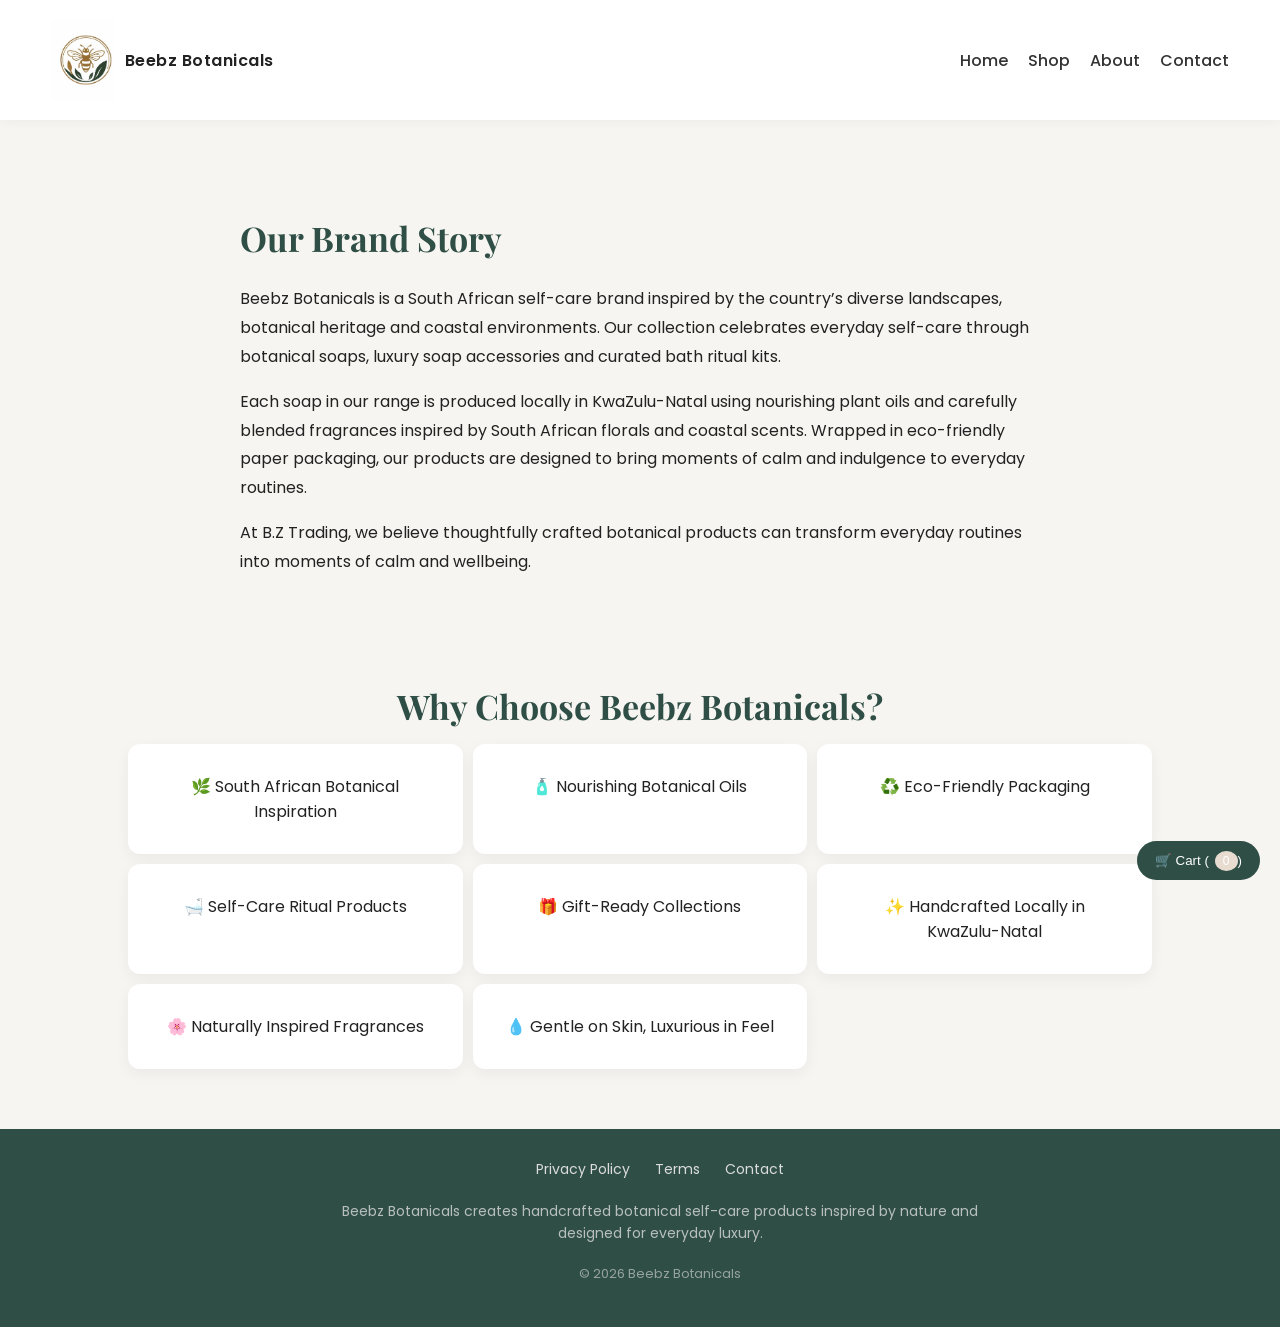
==== commit 0f117feb: "Update about.html" ====
--- a/about.html
+++ b/about.html
@@ -66,9 +66,8 @@
 
 </section>
 
-<button class="cart-toggle" onclick="toggleCart()">🛒 Cart</button>
-  <button class="cart-toggle" onclick="toggleCart()">
-  🛒 Cart <span id="cart-count">0</span>
+<button class="cart-toggle" onclick="toggleCart()">
+  🛒 Cart (<span id="cart-count">0</span>)
 </button>
 
 <div id="cart" class="cart">
--- a/style.css
+++ b/style.css
@@ -1479,3 +1479,11 @@
 .recommended-section {
   margin-top: 70px;
 }
+
+#cart-count {
+  background: #e8dcd1;
+  border-radius: 50%;
+  padding: 3px 8px;
+  font-size: 12px;
+  margin-left: 6px;
+}
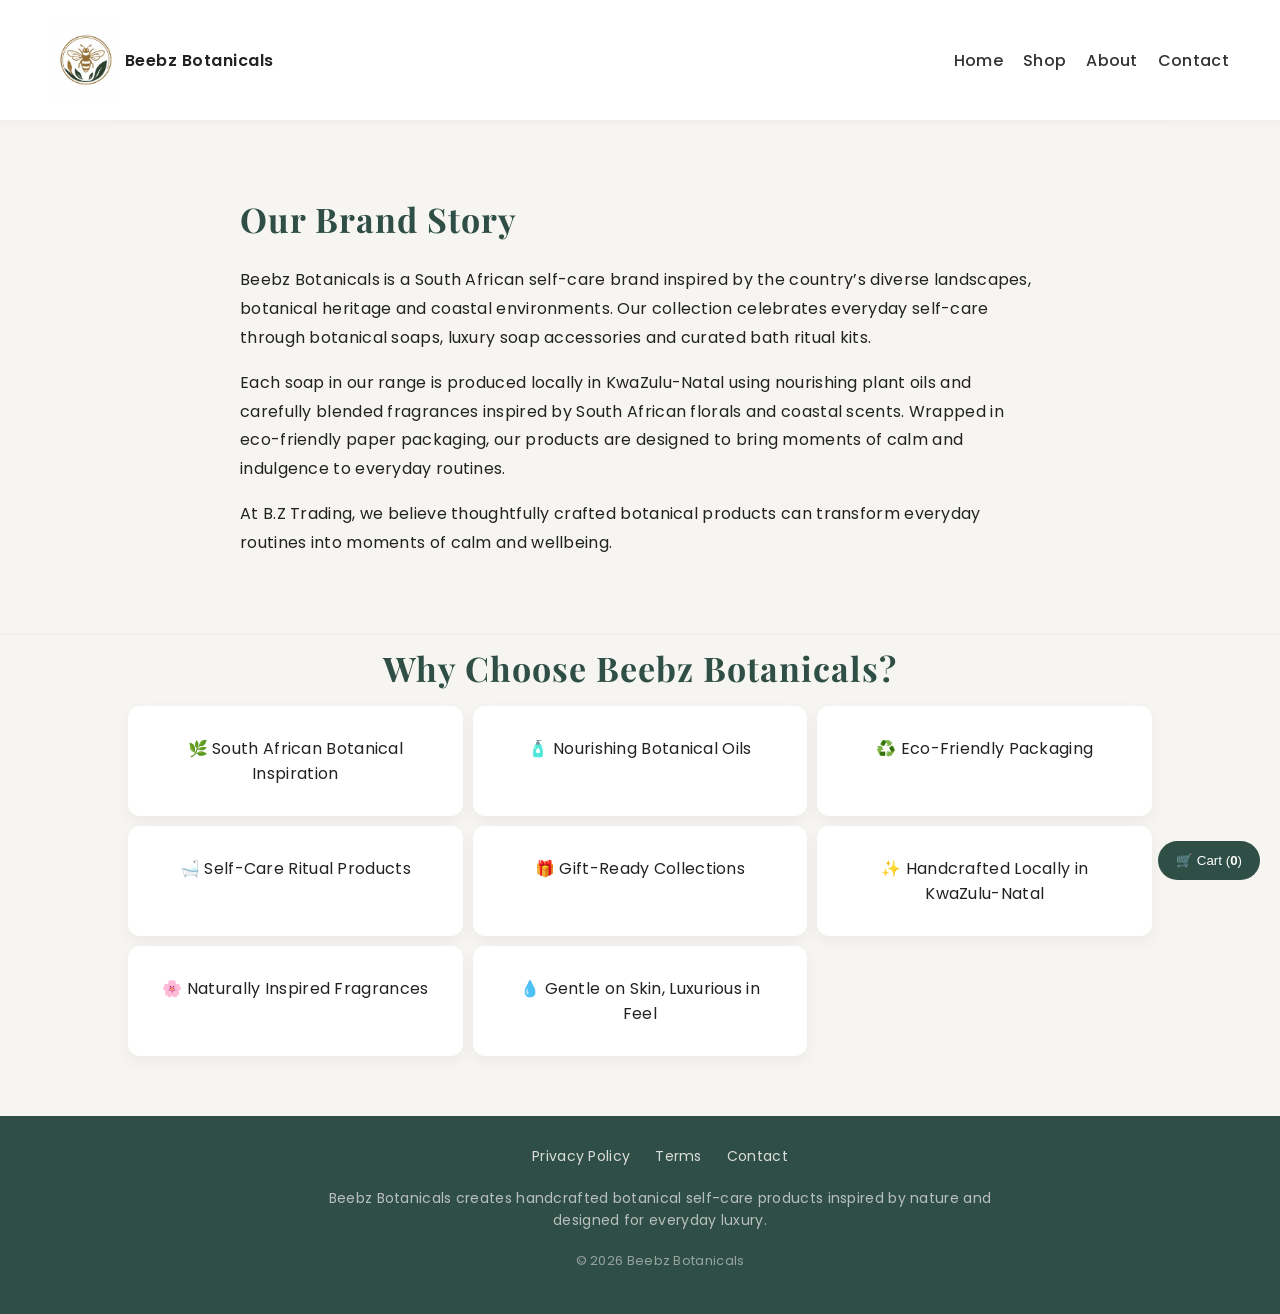
==== commit 15696ef3: "Update about.html" ====
--- a/about.html
+++ b/about.html
@@ -66,9 +66,7 @@
 
 </section>
 
-<button class="cart-toggle" onclick="toggleCart()">
-  🛒 Cart (<span id="cart-count">0</span>)
-</button>
+<button class="cart-toggle" onclick="toggleCart()">🛒 Cart (<span id="cart-count">0</span>)</button>
 
 <div id="cart" class="cart">
 <div class="cart-header">
--- a/style.css
+++ b/style.css
@@ -1481,9 +1481,27 @@
 }
 
 #cart-count {
-  background: #e8dcd1;
-  border-radius: 50%;
-  padding: 3px 8px;
-  font-size: 12px;
-  margin-left: 6px;
-}
+  background: none;
+  padding: 0;
+  margin: 0;
+  font-weight: 600;
+}
+
+body {
+  letter-spacing: 0.3px;
+}
+
+h1, h2 {
+  letter-spacing: 1px;
+}
+
+@media (max-width: 768px) {
+  .product-layout {
+    grid-template-columns: 1fr;
+  }
+}
+
+.section {
+  border-top: 1px solid #eee;
+  padding-top: 40px;
+}
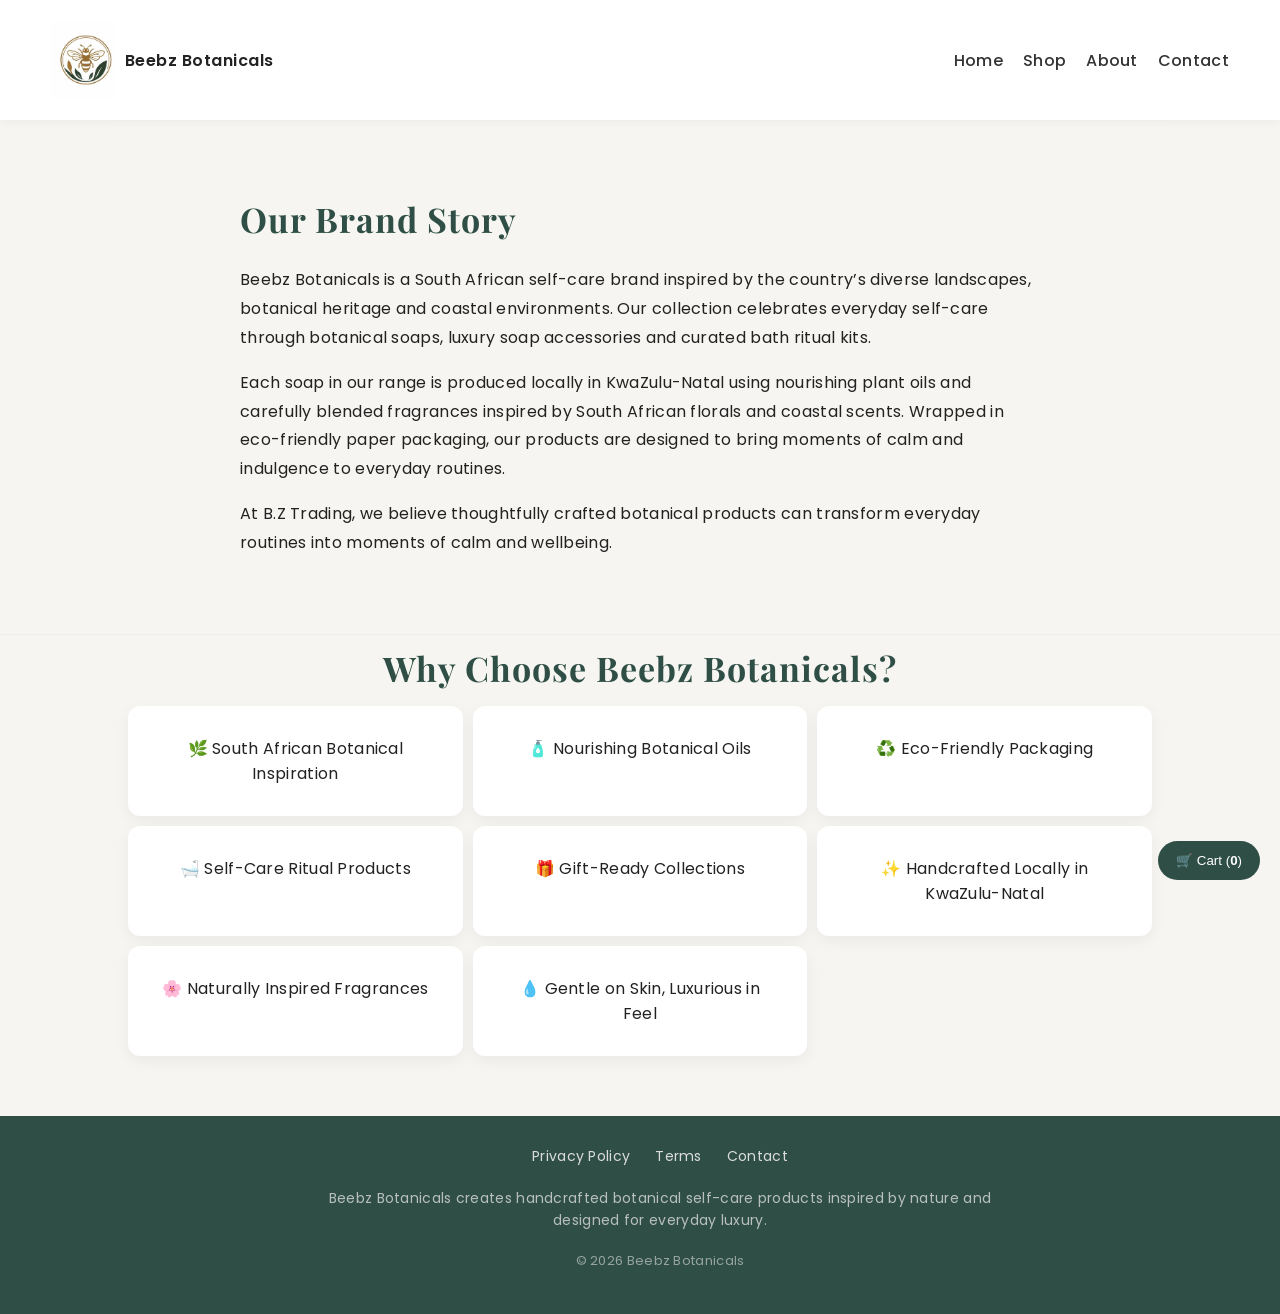
==== commit 50153719: "Update about.html" ====
--- a/about.html
+++ b/about.html
@@ -75,10 +75,15 @@
 </div>
 <div id="cart-items"></div>
 <h3 id="cart-total">Total: R0</h3>
-<button onclick="goCheckout()" class="checkout-btn">Checkout</button>
+<button onclick="goCheckout()" class="checkout-btn" id="checkout-btn">
+  Checkout
+</button>
 </div>
 
 <script src="./script.js"></script>
+  <script>
+  renderCart();
+</script>
 </body>
 <footer class="footer">
 
--- a/style.css
+++ b/style.css
@@ -1186,9 +1186,12 @@
 
 /* FADE-IN ANIMATION */
 .fade-in {
-  opacity: 1;
-  transform: none;
-}
+  opacity: 1;                /* ALWAYS visible */
+  transform: translateY(20px);
+  transition: all 0.6s ease;
+}
+
+/* animation when triggered */
 .fade-in.show {
   opacity: 1;
   transform: translateY(0);
@@ -1505,3 +1508,164 @@
   border-top: 1px solid #eee;
   padding-top: 40px;
 }
+
+#cart-count {
+  font-weight: 600;
+  color: inherit;
+}
+
+#cart-popup {
+  position: fixed;
+  bottom: 25px;
+  left: 50%;
+  transform: translateX(-50%) translateY(10px);
+  background: rgba(47,79,70,0.9);
+backdrop-filter: blur(6px);
+  color: white;
+  padding: 12px 22px;
+  border-radius: 30px;
+  opacity: 0;
+  transition: all 0.3s ease;
+  font-size: 14px;
+  z-index: 9999;
+  box-shadow: 0 10px 25px rgba(0,0,0,0.15);
+}
+
+/* show animation */
+#cart-popup.show {
+  opacity: 1;
+  transform: translateX(-50%) translateY(0);
+}
+
+#cart-popup.show {
+  opacity: 1;
+  transform: translateY(0);
+}
+
+.cart-item {
+  transition: all 0.25s ease;
+}
+
+.cart-item.updating {
+  opacity: 0.6;
+  transform: scale(0.98);
+}
+
+.cart-controls button:active {
+  transform: scale(0.85);
+}
+
+.fade-in {
+  opacity: 1;
+  transform: translateY(20px);
+  transition: all 0.6s ease;
+  will-change: transform, opacity;
+}
+
+button {
+  cursor: pointer;
+}
+
+.back-btn {
+  display: inline-block;
+  margin-bottom: 20px;
+  color: #555;
+  text-decoration: none;
+  font-size: 14px;
+}
+
+.back-btn:hover {
+  text-decoration: underline;
+}
+
+.product img {
+  transition: transform 0.3s ease;
+}
+
+.product img:hover {
+  transform: scale(1.05);
+}
+
+#cart-items p {
+  text-align: center;
+  color: #777;
+  margin-top: 20px;
+}
+
+.checkout-btn:disabled {
+  opacity: 0.5;
+  cursor: not-allowed;
+}
+#cart-total {
+  transition: all 0.3s ease;
+}
+
+#cart-total.updating {
+  opacity: 0.5;
+  transform: translateY(3px);
+}
+
+#cart-total.updating {
+  opacity: 0.5;
+  transform: translateY(3px) scale(0.98);
+}
+
+#thumbs img {
+  opacity: 0.7;
+  transition: all 0.2s ease;
+  border: 2px solid transparent;
+}
+
+#thumbs img:hover {
+  opacity: 1;
+}
+
+#thumbs img.active-thumb {
+  opacity: 1;
+  border: 2px solid #2f4f46;
+}
+#main-image {
+  transition: opacity 0.3s ease;
+}
+
+#main-image {
+  transition: opacity 0.3s ease;
+}
+
+@media (max-width: 768px) {
+  .product-layout {
+    grid-template-columns: 1fr;
+  }
+}
+
+#thumbs {
+  overflow-x: auto;
+  flex-wrap: nowrap;
+}
+
+#thumbs img {
+  flex-shrink: 0;
+}
+
+@media (max-width: 600px) {
+  .cart {
+    width: 100%;
+    right: 0;
+  }
+}
+
+@media (max-width: 600px) {
+  button {
+    width: 100%;
+  }
+}
+@media (max-width: 600px) {
+  body {
+    padding: 0 10px;
+  }
+}
+
+.quantity-wrapper button {
+  min-width: 40px;
+  min-height: 40px;
+}
